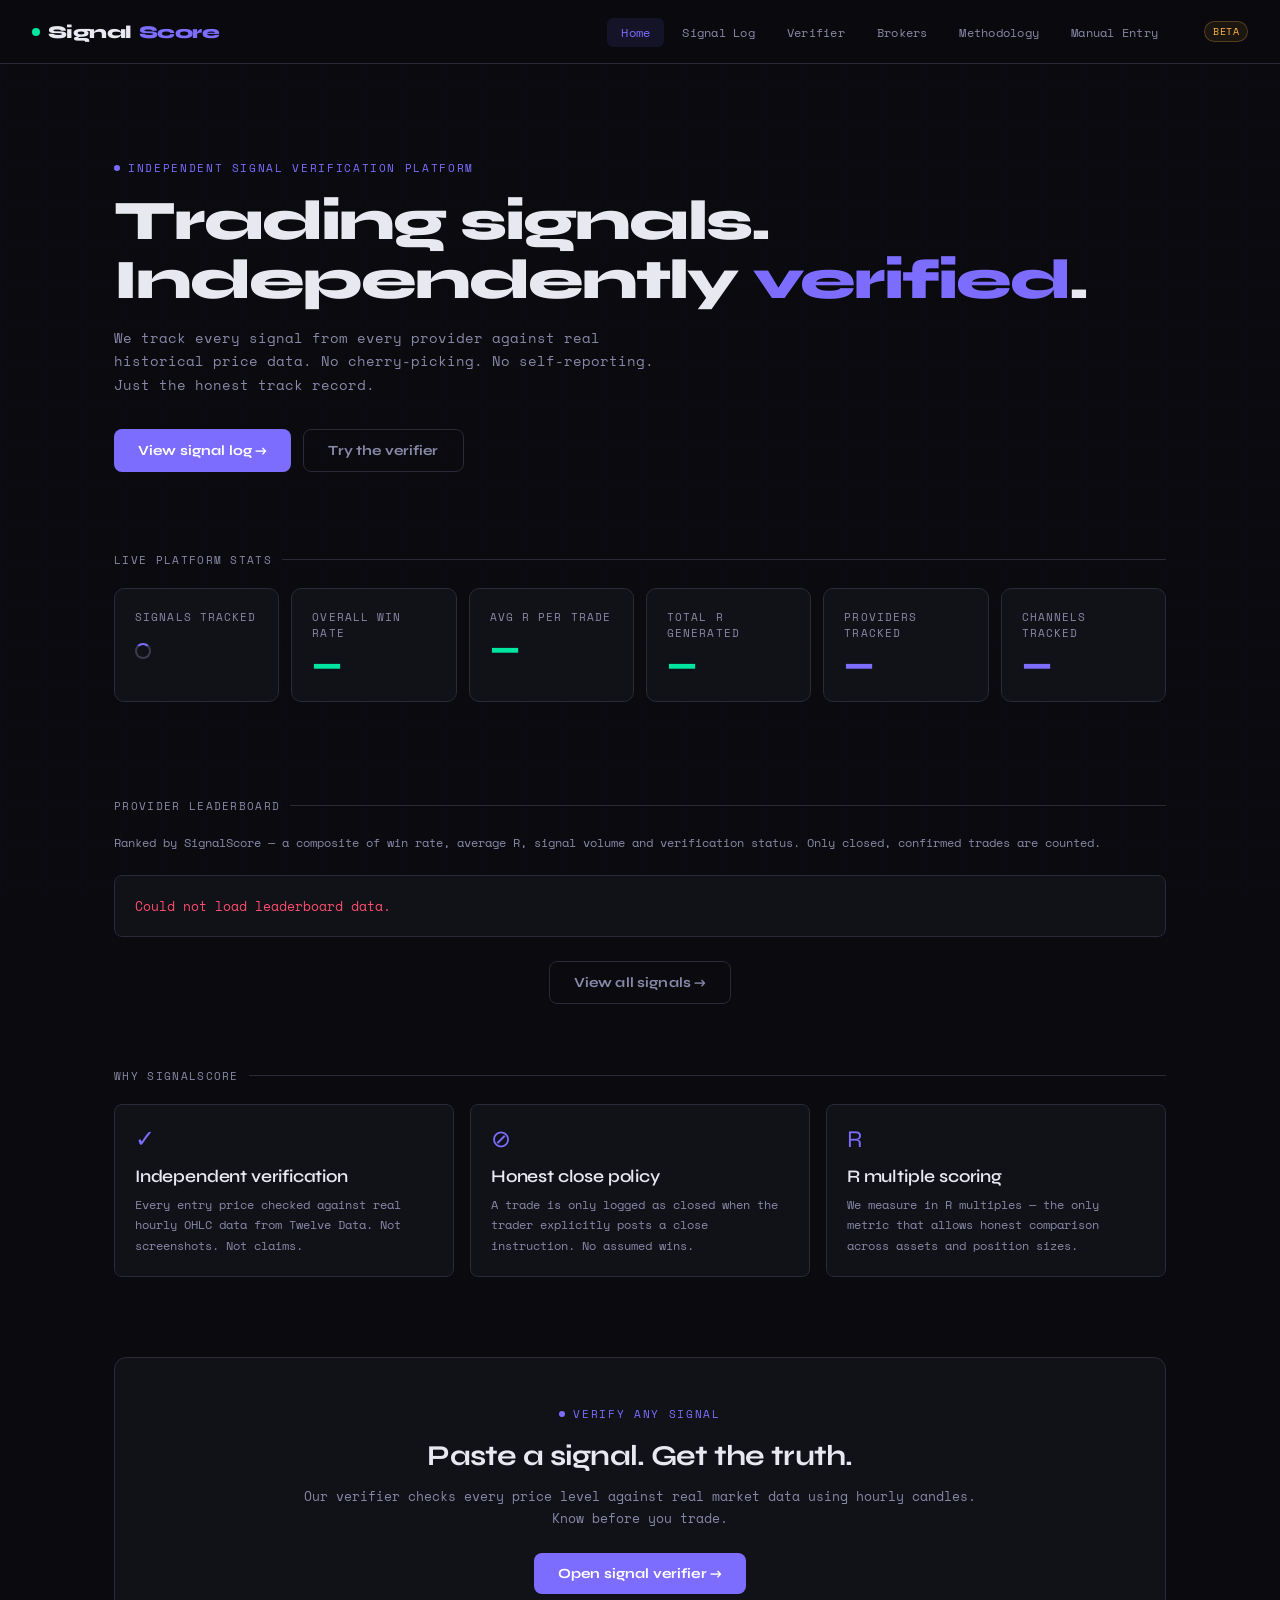
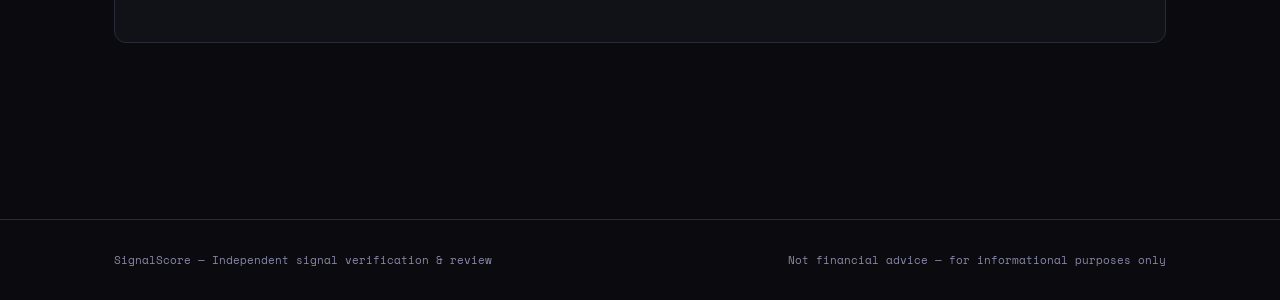
==== index.html @ 8edfe219 "update manual verifier" ====
<!DOCTYPE html>
<html lang="en">
<head>
<meta charset="UTF-8">
<meta name="viewport" content="width=device-width, initial-scale=1.0">
<title>SignalScore — Independent Trading Signal Verification</title>
<link rel="stylesheet" href="css/style.css">
</head>
<body>
<div id="nav-placeholder"></div>
<div class="page-wrap">

  <!-- Hero -->
  <section style="padding:4rem 0 3rem;">
    <div class="container">
      <div class="page-tag">Independent Signal Verification Platform</div>
      <h1>Trading signals.<br>Independently <span class="accent">verified</span>.</h1>
      <p class="lead" style="margin-bottom:2rem;">
        We track every signal from every provider against real historical price data.
        No cherry-picking. No self-reporting. Just the honest track record.
      </p>
      <div style="display:flex;gap:12px;flex-wrap:wrap;">
        <a href="signal-log.html" class="btn btn-primary">View signal log →</a>
        <a href="verifier.html" class="btn btn-outline">Try the verifier</a>
      </div>
    </div>
  </section>

  <!-- Live platform stats -->
  <section style="padding:2rem 0;">
    <div class="container">
      <div class="section-label">Live platform stats</div>
      <div id="platformStats">
        <div class="metric-grid">
          <div class="metric"><div class="metric-label">Signals tracked</div><div class="metric-value accent" id="stat-total"><span class="spinner" style="width:16px;height:16px;display:inline-block;"></span></div></div>
          <div class="metric"><div class="metric-label">Overall win rate</div><div class="metric-value green" id="stat-wr">—</div></div>
          <div class="metric"><div class="metric-label">Avg R per trade</div><div class="metric-value green" id="stat-avgr">—</div></div>
          <div class="metric"><div class="metric-label">Total R generated</div><div class="metric-value green" id="stat-totalr">—</div></div>
          <div class="metric"><div class="metric-label">Providers tracked</div><div class="metric-value accent" id="stat-providers">—</div></div>
          <div class="metric"><div class="metric-label">Channels tracked</div><div class="metric-value accent" id="stat-channels">—</div></div>
        </div>
      </div>
    </div>
  </section>

  <!-- Provider Leaderboard -->
  <section style="padding:2rem 0;">
    <div class="container">
      <div class="section-label">Provider leaderboard</div>
      <p style="font-family:var(--mono);font-size:12px;color:var(--text2);margin-bottom:1.5rem;">
        Ranked by SignalScore — a composite of win rate, average R, signal volume and verification status.
        Only closed, confirmed trades are counted.
      </p>

      <div id="leaderboard">
        <div class="card-sm" style="display:flex;align-items:center;gap:14px;">
          <div class="spinner"></div>
          <span style="font-family:var(--mono);font-size:13px;color:var(--text2);">Loading leaderboard...</span>
        </div>
      </div>

      <div style="text-align:center;margin-top:1.5rem;">
        <a href="signal-log.html" class="btn btn-outline">View all signals →</a>
      </div>
    </div>
  </section>

  <!-- Why SignalScore -->
  <section style="padding:2rem 0;">
    <div class="container">
      <div class="section-label">Why SignalScore</div>
      <div class="grid3">
        <div class="card-sm">
          <div style="font-size:1.5rem;margin-bottom:12px;color:var(--accent);">✓</div>
          <h3>Independent verification</h3>
          <p style="font-family:var(--mono);font-size:12px;color:var(--text2);line-height:1.7;margin-top:8px;">
            Every entry price checked against real hourly OHLC data from Twelve Data. Not screenshots. Not claims.
          </p>
        </div>
        <div class="card-sm">
          <div style="font-size:1.5rem;margin-bottom:12px;color:var(--accent);">⊘</div>
          <h3>Honest close policy</h3>
          <p style="font-family:var(--mono);font-size:12px;color:var(--text2);line-height:1.7;margin-top:8px;">
            A trade is only logged as closed when the trader explicitly posts a close instruction. No assumed wins.
          </p>
        </div>
        <div class="card-sm">
          <div style="font-size:1.5rem;margin-bottom:12px;color:var(--accent);">R</div>
          <h3>R multiple scoring</h3>
          <p style="font-family:var(--mono);font-size:12px;color:var(--text2);line-height:1.7;margin-top:8px;">
            We measure in R multiples — the only metric that allows honest comparison across assets and position sizes.
          </p>
        </div>
      </div>
    </div>
  </section>

  <!-- CTA -->
  <section style="padding:3rem 0;">
    <div class="container">
      <div class="card" style="text-align:center;padding:3rem;">
        <div class="page-tag" style="justify-content:center;margin-bottom:1rem;">Verify any signal</div>
        <h2 style="margin-bottom:0.75rem;">Paste a signal. Get the truth.</h2>
        <p style="font-family:var(--mono);font-size:13px;color:var(--text2);margin-bottom:1.5rem;line-height:1.7;">
          Our verifier checks every price level against real market data using hourly candles.<br>Know before you trade.
        </p>
        <a href="verifier.html" class="btn btn-primary">Open signal verifier →</a>
      </div>
    </div>
  </section>

</div>
<div id="footer-placeholder"></div>
<script src="js/nav.js"></script>
<script>
renderNav('home');
renderFooter();

const SHEET_CSV = 'https://docs.google.com/spreadsheets/d/e/2PACX-1vQZJRqhOUR38Z7UCDuft0oA7k6EEspr0kBAog4zBlbFRepIgvU1qrCF415pJjBdfbxcCV9rARYm-ffP/pub?gid=1131947645&single=true&output=csv';

function splitCSVLine(line) {
  var result=[], cur='', inQ=false;
  for (var i=0;i<line.length;i++) {
    var c=line[i];
    if (c==='"') { inQ=!inQ; }
    else if (c===',' && !inQ) { result.push(cur); cur=''; }
    else { cur+=c; }
  }
  result.push(cur);
  return result;
}

function parseCSV(text) {
  var lines = text.trim().split(/\r?\n/);
  var headerIdx = 1;
  for (var h=0;h<Math.min(lines.length,5);h++) {
    var low=lines[h].toLowerCase();
    if (low.indexOf('date')!==-1 && low.indexOf('trader')!==-1) { headerIdx=h; break; }
  }
  var headers = splitCSVLine(lines[headerIdx]).map(function(h) {
    return h.trim().toLowerCase().replace(/[^a-z0-9]/g,'');
  });
  var dateIdx = headers.indexOf('date'); if (dateIdx===-1) dateIdx=1;
  var signals = [];
  for (var i=headerIdx+1;i<lines.length;i++) {
    var cols = splitCSVLine(lines[i]);
    if (!cols[dateIdx]||cols[dateIdx].trim().replace(/"/g,'')==='') continue;
    var obj={};
    headers.forEach(function(h,idx){ obj[h]=cols[idx]?cols[idx].trim().replace(/^"|"$/g,''):''; });
    signals.push(obj);
  }
  return signals;
}

function cleanR(v) {
  if (!v||v==='') return null;
  var n = parseFloat(String(v).replace(/,/g,'').replace(/[+R]/g,''));
  return isNaN(n) ? null : n;
}

function calcScore(wr, avgR, total, verifiedPct) {
  // SignalScore: 40% win rate + 30% avg R + 20% volume + 10% verification
  var wrScore  = Math.min(wr * 100, 100) * 0.40;
  var rScore   = Math.min(Math.max(avgR * 25, 0), 100) * 0.30;
  var volScore = Math.min(total / 2, 100) * 0.20;
  var verScore = Math.min(verifiedPct * 100, 100) * 0.10;
  return Math.round(wrScore + rScore + volScore + verScore);
}

function scoreColor(score) {
  if (score >= 80) return 'var(--green)';
  if (score >= 60) return 'var(--amber)';
  return 'var(--red)';
}

function medal(rank) {
  if (rank===1) return '🥇';
  if (rank===2) return '🥈';
  if (rank===3) return '🥉';
  return rank + '.';
}

async function loadData() {
  try {
    const resp = await fetch(SHEET_CSV + '&t=' + Date.now());
    const text = await resp.text();
    const signals = parseCSV(text);

    // Group by provider
    var providers = {};
    signals.forEach(function(s) {
      var trader  = s['trader']  || 'Unknown';
      var channel = s['channel'] || s['s'] || '';
      var outcome = (s['outcome']||'').toUpperCase();
      var rVal    = cleanR(s['rmultiple']||s['r']||'');
      var verified= s['verified']||'';

      if (!providers[trader]) {
        providers[trader] = {
          name: trader, channels: [], signals: 0,
          closed: 0, wins: 0, totalR: 0, verified: 0
        };
      }
      var p = providers[trader];
      p.signals++;
      if (channel && p.channels.indexOf(channel)===-1) p.channels.push(channel);
      if (outcome !== 'OPEN' && outcome !== 'CANCELLED' && rVal !== null) {
        p.closed++;
        if (rVal > 0) p.wins++;
        p.totalR += rVal;
      }
      if (verified === 'Verified') p.verified++;
    });

    // Calculate scores and sort
    var leaderboard = Object.values(providers).map(function(p) {
      var wr  = p.closed > 0 ? p.wins / p.closed : 0;
      var avgR = p.closed > 0 ? p.totalR / p.closed : 0;
      var verPct = p.signals > 0 ? p.verified / p.signals : 0;
      var score = calcScore(wr, avgR, p.signals, verPct);
      return Object.assign(p, { wr:wr, avgR:avgR, score:score });
    }).sort(function(a,b) { return b.score - a.score; });

    // Platform stats
    var allClosed = signals.filter(function(s) {
      var o=(s['outcome']||'').toUpperCase();
      return o!=='OPEN'&&o!=='CANCELLED'&&cleanR(s['rmultiple']||s['r']||'')!==null;
    });
    var allWins = allClosed.filter(function(s){ return cleanR(s['rmultiple']||s['r']||'')>0; });
    var totalR  = allClosed.reduce(function(a,s){ return a+(cleanR(s['rmultiple']||s['r']||'')||0); },0);
    var avgR    = allClosed.length ? totalR/allClosed.length : 0;
    var allChannels = [];
    signals.forEach(function(s){ var c=s['channel']||s['s']||''; if(c&&allChannels.indexOf(c)===-1) allChannels.push(c); });

    document.getElementById('stat-total').textContent     = signals.length;
    document.getElementById('stat-wr').textContent         = allClosed.length ? Math.round(allWins.length/allClosed.length*100)+'%' : '—';
    document.getElementById('stat-avgr').textContent       = allClosed.length ? (avgR>0?'+':'')+avgR.toFixed(2)+'R' : '—';
    document.getElementById('stat-totalr').textContent     = allClosed.length ? (totalR>0?'+':'')+totalR.toFixed(1)+'R' : '—';
    document.getElementById('stat-providers').textContent  = leaderboard.length;
    document.getElementById('stat-channels').textContent   = allChannels.length;

    // Render leaderboard — top 3 + "view more"
    var top3 = leaderboard.slice(0, 3);
    var rest = leaderboard.slice(3);

    var html = top3.map(function(p, i) {
      var rank = i + 1;
      var wrPct = Math.round(p.wr * 100);
      var channelStr = p.channels.length ? p.channels.join(', ') : '—';
      return '<div class="card" style="margin-bottom:12px;display:flex;align-items:center;gap:1.5rem;flex-wrap:wrap;">' +
        '<div style="font-size:2rem;flex-shrink:0;">' + medal(rank) + '</div>' +
        '<div style="flex:1;min-width:160px;">' +
          '<div style="font-size:18px;font-weight:700;letter-spacing:-0.02em;margin-bottom:4px;">' + p.name + '</div>' +
          '<div style="font-family:var(--mono);font-size:11px;color:var(--text2);">Channels: ' + channelStr + '</div>' +
        '</div>' +
        '<div style="display:flex;gap:1.5rem;flex-wrap:wrap;align-items:center;">' +
          '<div style="text-align:center;">' +
            '<div style="font-size:2rem;font-weight:800;color:' + scoreColor(p.score) + ';letter-spacing:-0.03em;">' + p.score + '</div>' +
            '<div style="font-family:var(--mono);font-size:10px;color:var(--text2);text-transform:uppercase;letter-spacing:0.1em;">Score</div>' +
          '</div>' +
          '<div style="text-align:center;">' +
            '<div style="font-size:1.4rem;font-weight:700;color:var(--green);">' + wrPct + '%</div>' +
            '<div style="font-family:var(--mono);font-size:10px;color:var(--text2);">Win rate</div>' +
          '</div>' +
          '<div style="text-align:center;">' +
            '<div style="font-size:1.4rem;font-weight:700;color:' + (p.avgR>=0?'var(--green)':'var(--red)') + '">' + (p.avgR>=0?'+':'') + p.avgR.toFixed(2) + 'R</div>' +
            '<div style="font-family:var(--mono);font-size:10px;color:var(--text2);">Avg R</div>' +
          '</div>' +
          '<div style="text-align:center;">' +
            '<div style="font-size:1.4rem;font-weight:700;color:var(--text);">' + p.signals + '</div>' +
            '<div style="font-family:var(--mono);font-size:10px;color:var(--text2);">Signals</div>' +
          '</div>' +
          '<a href="signal-log.html?trader=' + encodeURIComponent(p.name) + '" class="btn btn-outline" style="font-size:12px;padding:8px 14px;">View →</a>' +
        '</div>' +
      '</div>';
    }).join('');

    if (rest.length > 0) {
      html += '<div id="restLeaderboard" style="display:none;">' +
        rest.map(function(p, i) {
          var rank = i + 4;
          var wrPct = Math.round(p.wr * 100);
          return '<div class="card-sm" style="margin-bottom:8px;display:flex;align-items:center;gap:1rem;flex-wrap:wrap;">' +
            '<div style="font-family:var(--mono);font-size:13px;color:var(--text2);width:24px;">' + medal(rank) + '</div>' +
            '<div style="flex:1;font-weight:600;">' + p.name + '</div>' +
            '<div style="font-family:var(--mono);font-size:13px;color:' + scoreColor(p.score) + ';font-weight:700;">' + p.score + '</div>' +
            '<div style="font-family:var(--mono);font-size:12px;color:var(--green);">' + wrPct + '%</div>' +
            '<div style="font-family:var(--mono);font-size:12px;color:var(--text2);">' + p.signals + ' signals</div>' +
            '<a href="signal-log.html?trader=' + encodeURIComponent(p.name) + '" class="btn btn-outline" style="font-size:11px;padding:6px 10px;">View →</a>' +
          '</div>';
        }).join('') +
      '</div>' +
      '<button onclick="toggleRest()" id="toggleBtn" class="btn btn-outline" style="width:100%;margin-top:8px;font-size:13px;">Show ' + rest.length + ' more provider' + (rest.length!==1?'s':'') + ' ↓</button>';
    }

    document.getElementById('leaderboard').innerHTML = html || '<div class="card-sm"><p style="font-family:var(--mono);font-size:13px;color:var(--text2);">No provider data yet.</p></div>';

  } catch(e) {
    document.getElementById('leaderboard').innerHTML = '<div class="card-sm"><p style="font-family:var(--mono);font-size:13px;color:var(--red);">Could not load leaderboard data.</p></div>';
    console.error(e);
  }
}

function toggleRest() {
  var el  = document.getElementById('restLeaderboard');
  var btn = document.getElementById('toggleBtn');
  if (el.style.display === 'none') {
    el.style.display = 'block';
    btn.textContent = 'Show fewer ↑';
  } else {
    el.style.display = 'none';
    btn.textContent = btn.textContent.replace('Show fewer ↑', btn.dataset.original||'Show more ↓');
  }
}

loadData();
</script>
</body>
</html>
---- css/style.css ----
@import url('https://fonts.googleapis.com/css2?family=Space+Mono:wght@400;700&family=Syne:wght@400;600;700;800&display=swap');

:root {
  --bg: #0a0a0f;
  --surface: #111118;
  --surface2: #1a1a24;
  --border: #2a2a38;
  --border2: #3a3a50;
  --text: #e8e8f0;
  --text2: #8888a8;
  --green: #00e5a0;
  --green-dim: rgba(0,229,160,0.08);
  --green-border: rgba(0,229,160,0.25);
  --red: #ff4d6d;
  --red-dim: rgba(255,77,109,0.08);
  --red-border: rgba(255,77,109,0.25);
  --amber: #ffb547;
  --amber-dim: rgba(255,181,71,0.08);
  --amber-border: rgba(255,181,71,0.25);
  --blue: #4d9fff;
  --blue-dim: rgba(77,159,255,0.08);
  --accent: #7c6dff;
  --accent-dim: rgba(124,109,255,0.1);
  --mono: 'Space Mono', monospace;
  --sans: 'Syne', sans-serif;
  --nav-height: 64px;
}

* { box-sizing: border-box; margin: 0; padding: 0; }

html { scroll-behavior: smooth; }

body {
  background: var(--bg);
  color: var(--text);
  font-family: var(--sans);
  min-height: 100vh;
  overflow-x: hidden;
}

body::before {
  content: '';
  position: fixed;
  inset: 0;
  background-image:
    linear-gradient(rgba(124,109,255,0.025) 1px, transparent 1px),
    linear-gradient(90deg, rgba(124,109,255,0.025) 1px, transparent 1px);
  background-size: 40px 40px;
  pointer-events: none;
  z-index: 0;
}

/* ── NAV ── */
nav {
  position: fixed;
  top: 0; left: 0; right: 0;
  height: var(--nav-height);
  background: rgba(10,10,15,0.92);
  backdrop-filter: blur(12px);
  border-bottom: 1px solid var(--border);
  display: flex;
  align-items: center;
  padding: 0 2rem;
  gap: 2rem;
  z-index: 100;
}

.nav-logo {
  font-family: var(--sans);
  font-size: 18px;
  font-weight: 800;
  letter-spacing: -0.03em;
  color: var(--text);
  text-decoration: none;
  display: flex;
  align-items: center;
  gap: 8px;
  margin-right: auto;
}

.nav-logo span { color: var(--accent); }

.nav-logo .logo-dot {
  width: 8px; height: 8px;
  background: var(--green);
  border-radius: 50%;
  animation: pulse 2s ease-in-out infinite;
}

@keyframes pulse {
  0%, 100% { opacity: 1; transform: scale(1); }
  50% { opacity: 0.4; transform: scale(0.8); }
}

.nav-links {
  display: flex;
  align-items: center;
  gap: 0.25rem;
  list-style: none;
}

.nav-links a {
  font-family: var(--mono);
  font-size: 12px;
  color: var(--text2);
  text-decoration: none;
  padding: 6px 14px;
  border-radius: 6px;
  transition: color 0.2s, background 0.2s;
  letter-spacing: 0.02em;
}

.nav-links a:hover { color: var(--text); background: var(--surface2); }
.nav-links a.active { color: var(--accent); background: var(--accent-dim); }

.nav-badge {
  font-family: var(--mono);
  font-size: 10px;
  background: var(--amber-dim);
  color: var(--amber);
  border: 1px solid var(--amber-border);
  padding: 2px 8px;
  border-radius: 20px;
  letter-spacing: 0.05em;
}

/* ── LAYOUT ── */
.page-wrap {
  padding-top: calc(var(--nav-height) + 2rem);
  padding-bottom: 4rem;
  position: relative;
  z-index: 1;
}

.container {
  max-width: 1100px;
  margin: 0 auto;
  padding: 0 1.5rem;
}

.container-sm {
  max-width: 780px;
  margin: 0 auto;
  padding: 0 1.5rem;
}

/* ── TYPOGRAPHY ── */
.page-tag {
  font-family: var(--mono);
  font-size: 11px;
  color: var(--accent);
  letter-spacing: 0.15em;
  text-transform: uppercase;
  margin-bottom: 1rem;
  display: flex;
  align-items: center;
  gap: 8px;
}

.page-tag::before {
  content: '';
  width: 6px; height: 6px;
  background: var(--accent);
  border-radius: 50%;
}

h1 {
  font-family: var(--sans);
  font-size: clamp(2.2rem, 5vw, 3.5rem);
  font-weight: 800;
  letter-spacing: -0.035em;
  line-height: 1.05;
  margin-bottom: 1rem;
}

h1 .accent { color: var(--accent); }
h1 .green { color: var(--green); }

h2 {
  font-size: clamp(1.4rem, 3vw, 1.8rem);
  font-weight: 700;
  letter-spacing: -0.025em;
  margin-bottom: 0.75rem;
}

h3 {
  font-size: 1.1rem;
  font-weight: 600;
  letter-spacing: -0.01em;
  margin-bottom: 0.5rem;
}

.lead {
  font-family: var(--mono);
  font-size: 14px;
  color: var(--text2);
  line-height: 1.7;
  max-width: 580px;
}

.section-label {
  font-family: var(--mono);
  font-size: 11px;
  color: var(--text2);
  text-transform: uppercase;
  letter-spacing: 0.12em;
  margin-bottom: 1.25rem;
  display: flex;
  align-items: center;
  gap: 10px;
}

.section-label::after {
  content: '';
  flex: 1;
  height: 1px;
  background: var(--border);
}

/* ── CARDS ── */
.card {
  background: var(--surface);
  border: 1px solid var(--border);
  border-radius: 12px;
  padding: 1.5rem;
}

.card-sm {
  background: var(--surface);
  border: 1px solid var(--border);
  border-radius: 8px;
  padding: 1.25rem;
}

/* ── METRIC CARDS ── */
.metric-grid {
  display: grid;
  grid-template-columns: repeat(auto-fit, minmax(150px, 1fr));
  gap: 12px;
  margin-bottom: 2rem;
}

.metric {
  background: var(--surface);
  border: 1px solid var(--border);
  border-radius: 10px;
  padding: 1.25rem;
}

.metric-label {
  font-family: var(--mono);
  font-size: 11px;
  color: var(--text2);
  text-transform: uppercase;
  letter-spacing: 0.1em;
  margin-bottom: 8px;
}

.metric-value {
  font-size: 2rem;
  font-weight: 800;
  letter-spacing: -0.03em;
  line-height: 1;
}

.metric-value.green { color: var(--green); }
.metric-value.red { color: var(--red); }
.metric-value.amber { color: var(--amber); }
.metric-value.accent { color: var(--accent); }

.metric-sub {
  font-family: var(--mono);
  font-size: 11px;
  color: var(--text2);
  margin-top: 6px;
}

/* ── BADGES ── */
.badge {
  display: inline-flex;
  align-items: center;
  gap: 4px;
  font-family: var(--mono);
  font-size: 11px;
  font-weight: 700;
  padding: 3px 10px;
  border-radius: 4px;
  letter-spacing: 0.05em;
  text-transform: uppercase;
}

.badge-verified { background: var(--green-dim); color: var(--green); border: 1px solid var(--green-border); }
.badge-failed { background: var(--red-dim); color: var(--red); border: 1px solid var(--red-border); }
.badge-unaudited { background: var(--amber-dim); color: var(--amber); border: 1px solid var(--amber-border); }
.badge-open { background: var(--blue-dim); color: var(--blue); border: 1px solid rgba(77,159,255,0.25); }
.badge-buy { background: var(--green-dim); color: var(--green); border: 1px solid var(--green-border); }
.badge-sell { background: var(--red-dim); color: var(--red); border: 1px solid var(--red-border); }

/* ── BUTTONS ── */
.btn {
  display: inline-flex;
  align-items: center;
  gap: 8px;
  font-family: var(--sans);
  font-size: 14px;
  font-weight: 700;
  padding: 12px 24px;
  border-radius: 8px;
  border: none;
  cursor: pointer;
  text-decoration: none;
  transition: opacity 0.2s, transform 0.1s;
  letter-spacing: 0.01em;
}

.btn:active { transform: scale(0.99); }

.btn-primary { background: var(--accent); color: #fff; }
.btn-primary:hover { opacity: 0.9; }

.btn-outline {
  background: transparent;
  color: var(--text2);
  border: 1px solid var(--border);
}
.btn-outline:hover { border-color: var(--border2); color: var(--text); }

/* ── TABLE ── */
.table-wrap { overflow-x: auto; }

table {
  width: 100%;
  border-collapse: collapse;
  font-size: 13px;
}

th {
  text-align: left;
  font-family: var(--mono);
  font-size: 10px;
  font-weight: 400;
  color: var(--text2);
  text-transform: uppercase;
  letter-spacing: 0.1em;
  padding: 10px 12px;
  border-bottom: 1px solid var(--border);
  white-space: nowrap;
}

td {
  padding: 10px 12px;
  border-bottom: 1px solid var(--border);
  color: var(--text);
  white-space: nowrap;
}

tr:last-child td { border-bottom: none; }
tr:hover td { background: var(--surface2); }

.td-green { color: var(--green); font-weight: 700; font-family: var(--mono); }
.td-red { color: var(--red); font-weight: 700; font-family: var(--mono); }
.td-mono { font-family: var(--mono); }
.td-muted { color: var(--text2); font-family: var(--mono); font-size: 12px; }

/* ── DIVIDER ── */
hr {
  border: none;
  border-top: 1px solid var(--border);
  margin: 2rem 0;
}

/* ── FOOTER ── */
footer {
  border-top: 1px solid var(--border);
  padding: 2rem 0;
  margin-top: 4rem;
  position: relative;
  z-index: 1;
}

.footer-inner {
  max-width: 1100px;
  margin: 0 auto;
  padding: 0 1.5rem;
  display: flex;
  justify-content: space-between;
  align-items: center;
  flex-wrap: wrap;
  gap: 12px;
}

.footer-text {
  font-family: var(--mono);
  font-size: 11px;
  color: var(--text2);
}

/* ── FORMS ── */
input, select, textarea {
  width: 100%;
  background: var(--surface);
  border: 1px solid var(--border);
  border-radius: 6px;
  color: var(--text);
  font-family: var(--mono);
  font-size: 13px;
  padding: 10px 14px;
  outline: none;
  transition: border-color 0.2s;
  appearance: none;
}

input:focus, select:focus, textarea:focus { border-color: var(--accent); }

textarea { resize: vertical; line-height: 1.6; }

select {
  cursor: pointer;
  background-image: url("data:image/svg+xml,%3Csvg xmlns='http://www.w3.org/2000/svg' width='12' height='8' viewBox='0 0 12 8'%3E%3Cpath d='M1 1l5 5 5-5' stroke='%238888a8' stroke-width='1.5' fill='none' stroke-linecap='round'/%3E%3C/svg%3E");
  background-repeat: no-repeat;
  background-position: right 12px center;
  padding-right: 36px;
}

.form-label {
  font-family: var(--mono);
  font-size: 11px;
  color: var(--text2);
  text-transform: uppercase;
  letter-spacing: 0.1em;
  margin-bottom: 6px;
  display: block;
}

.form-group { margin-bottom: 1rem; }

/* ── GRID HELPERS ── */
.grid2 { display: grid; grid-template-columns: 1fr 1fr; gap: 16px; }
.grid3 { display: grid; grid-template-columns: 1fr 1fr 1fr; gap: 16px; }
.grid4 { display: grid; grid-template-columns: repeat(4, 1fr); gap: 16px; }

/* ── SPINNER ── */
.spinner {
  width: 18px; height: 18px;
  border: 2px solid var(--border2);
  border-top-color: var(--accent);
  border-radius: 50%;
  animation: spin 0.6s linear infinite;
}

@keyframes spin { to { transform: rotate(360deg); } }

/* ── ANIMATIONS ── */
@keyframes fadeIn {
  from { opacity: 0; transform: translateY(8px); }
  to { opacity: 1; transform: translateY(0); }
}

.fade-in { animation: fadeIn 0.3s ease; }

/* ── RESPONSIVE ── */
@media (max-width: 768px) {
  .grid2, .grid3, .grid4 { grid-template-columns: 1fr; }
  nav { padding: 0 1rem; gap: 1rem; }
  .nav-links { gap: 0; }
  .nav-links a { padding: 6px 10px; font-size: 11px; }
  h1 { font-size: 2rem; }
}
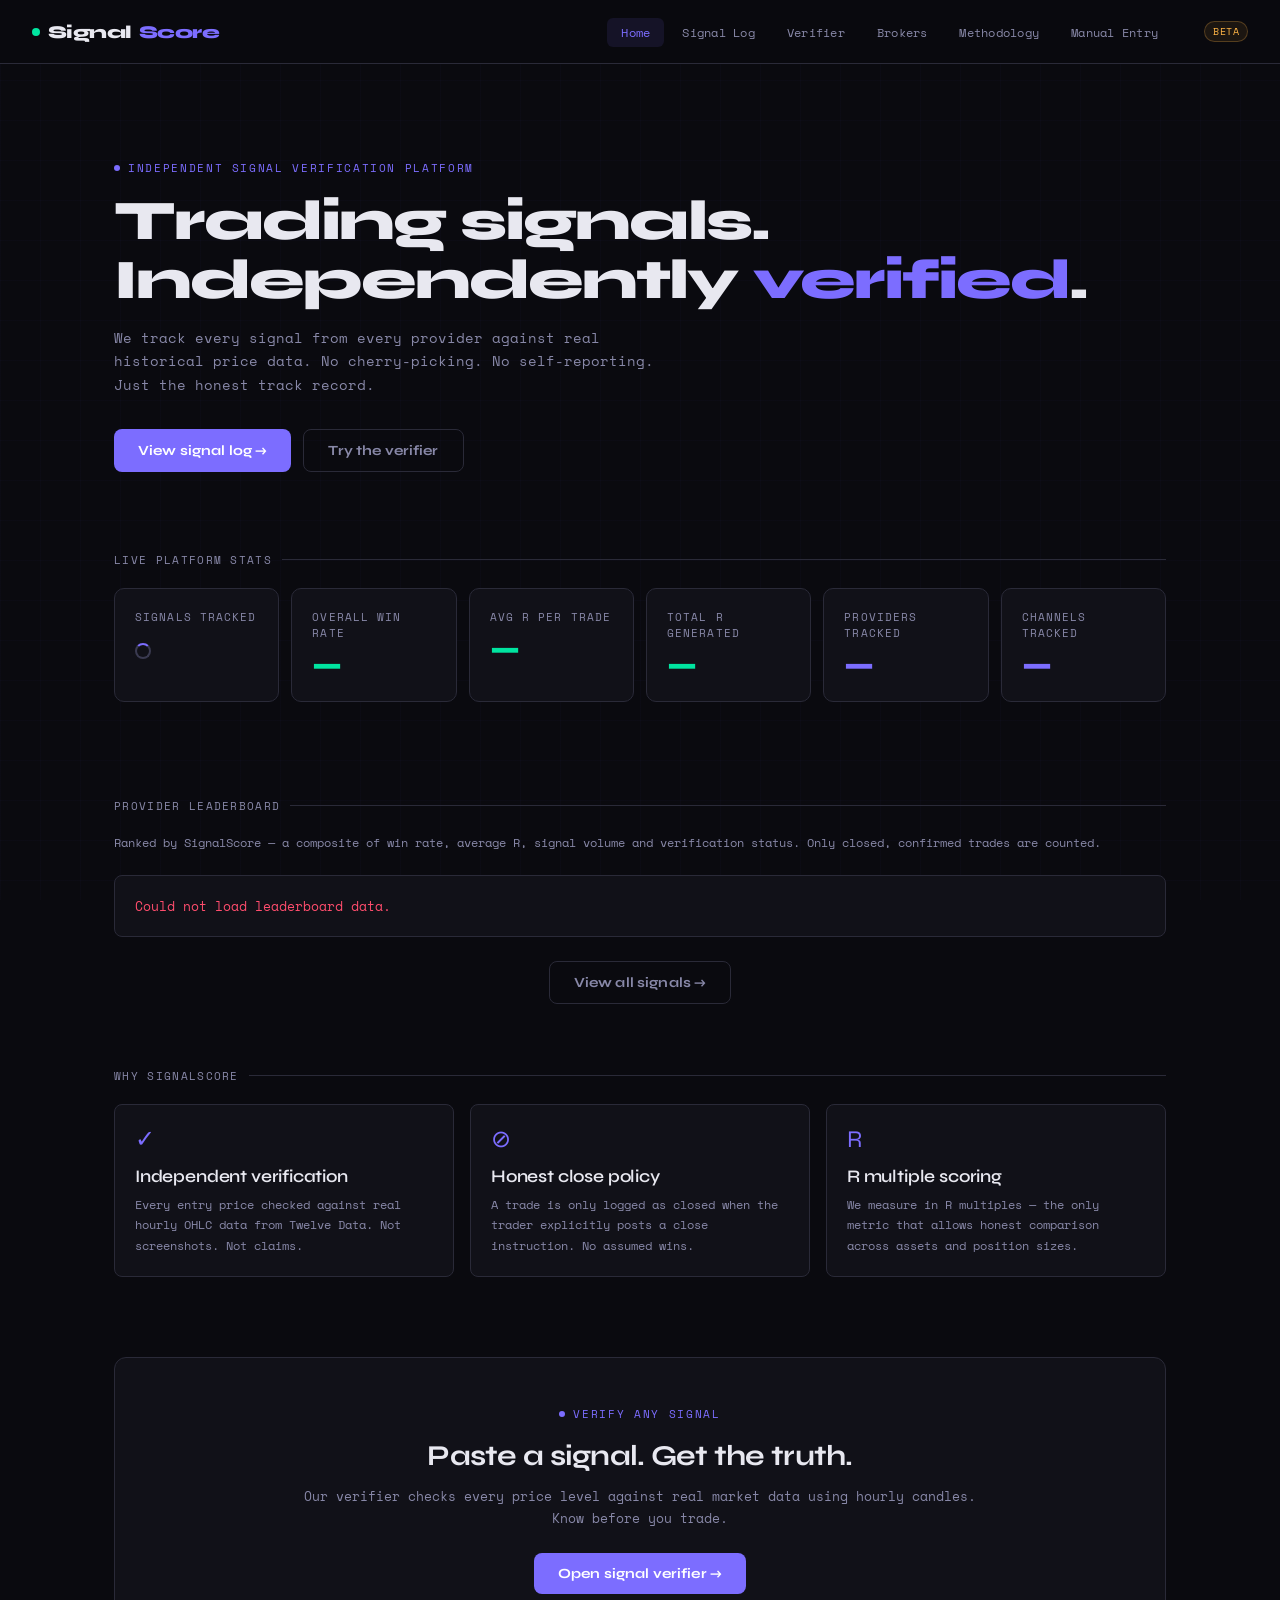
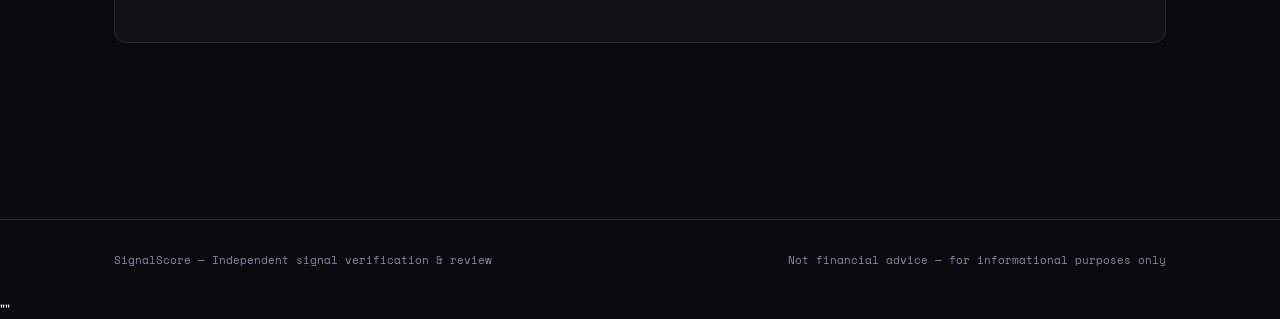
==== commit bac9bb39: "cache bust" ====
--- a/index.html
+++ b/index.html
@@ -317,3 +317,4 @@
 </script>
 </body>
 </html>
+"<!-- cache bust -->" 
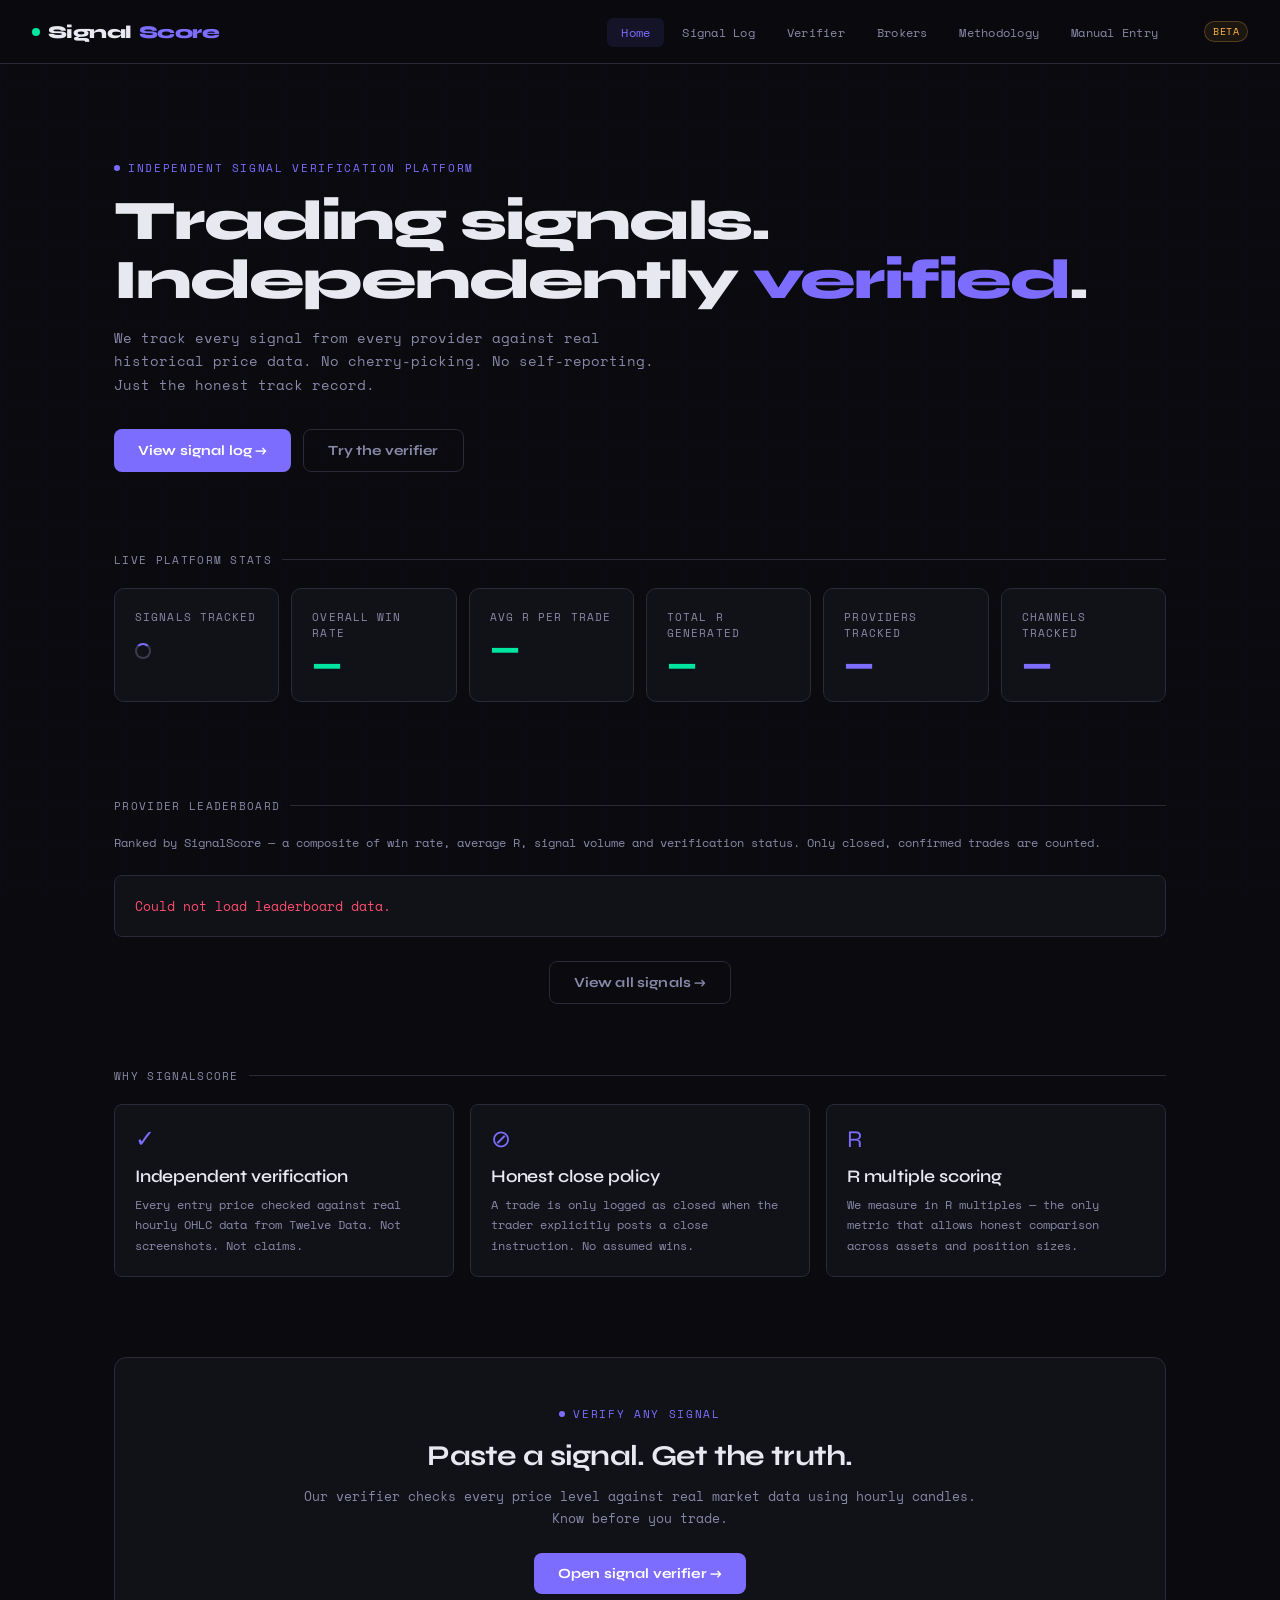
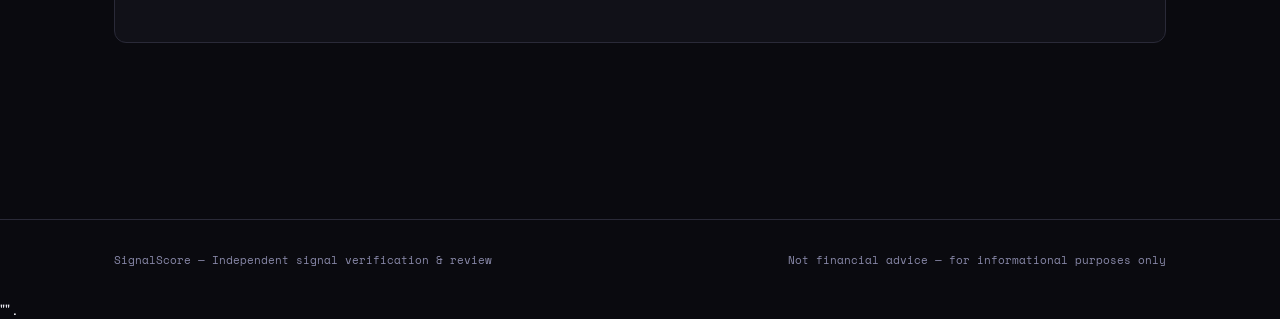
==== commit 650f195d: "trigger redeploy" ====
--- a/index.html
+++ b/index.html
@@ -318,3 +318,4 @@
 </body>
 </html>
 "<!-- cache bust -->" 
+. 
